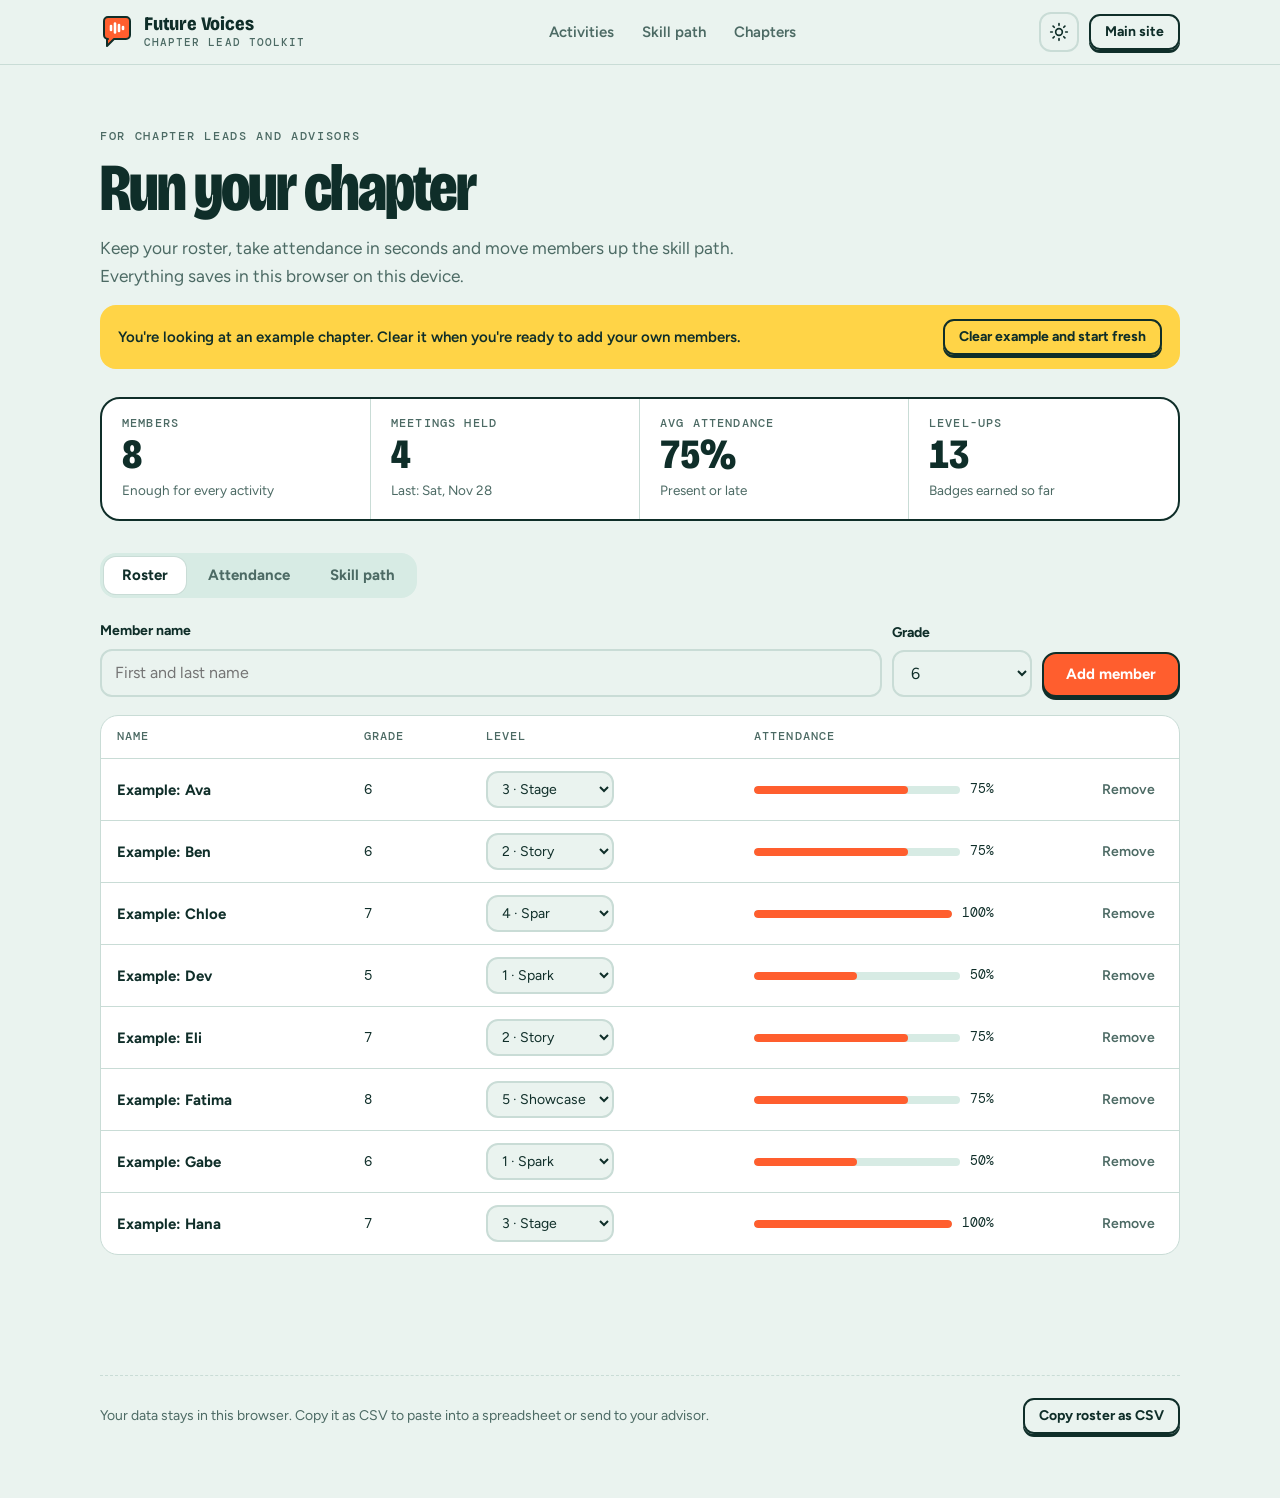
==== toolkit.html @ 59038037 "Add chapter lead toolkit, activity guides, theme switch and Pages deploy - toolkit.html: roster, att" ====
<!doctype html>
<html lang="en">
<head>
<meta charset="utf-8">
<meta name="viewport" content="width=device-width, initial-scale=1, viewport-fit=cover">
<title>Chapter Lead Toolkit</title>
<meta name="description" content="Future Voices chapter lead toolkit: keep your roster, take attendance and track each member's level on the skill path.">
<link rel="preconnect" href="https://fonts.googleapis.com">
<link rel="preconnect" href="https://fonts.gstatic.com" crossorigin>
<link rel="stylesheet" href="https://fonts.googleapis.com/css2?family=Bricolage+Grotesque:opsz,wdth,wght@12..96,75..100,400..800&family=Figtree:ital,wght@0,400;0,600;0,700;1,400&family=DM+Mono:wght@400;500&display=swap">
<link rel="stylesheet" href="css/style.css">
<style>
  .tk-head { padding-block: clamp(36px, 6vw, 64px) 28px; display: grid; gap: 14px; }
  .tk-head h1 { font-weight: 800; font-variation-settings: "wdth" 80, "opsz" 96; font-size: clamp(2.4rem, 6vw, 4.2rem); line-height: .95; letter-spacing: -.03em; }
  .banner { display: flex; flex-wrap: wrap; gap: 10px 18px; align-items: center; justify-content: space-between; padding: 14px 18px; border-radius: 16px; background: var(--sun); color: var(--on-sun); font-weight: 600; font-size: 15px; }
  .banner .btn { border-color: var(--on-sun); color: var(--on-sun); box-shadow: 0 3px 0 var(--on-sun); }

  /* Stats */
  .stats { display: grid; grid-template-columns: repeat(4, minmax(0, 1fr)); border: 2px solid var(--ink); border-radius: 20px; background: var(--surface); overflow: hidden; }
  .stat { padding: 18px 20px; display: grid; gap: 4px; border-right: 1px solid var(--line); min-width: 0; }
  .stat:last-child { border-right: 0; }
  .stat span { font: 500 11.5px/1.2 var(--mono); letter-spacing: .1em; text-transform: uppercase; color: var(--muted); }
  .stat b { font: 800 clamp(1.8rem, 4vw, 2.6rem)/1 var(--display); font-variation-settings: "wdth" 80; font-variant-numeric: tabular-nums; }
  .stat small { font-size: 13.5px; color: var(--muted); }
  @media (max-width: 720px) {
    .stats { grid-template-columns: 1fr 1fr; }
    .stat:nth-child(2) { border-right: 0; }
    .stat:nth-child(-n+2) { border-bottom: 1px solid var(--line); }
  }

  /* Tabs */
  .tabs { display: flex; gap: 4px; padding: 4px; border-radius: 16px; background: var(--soft); width: fit-content; max-width: 100%; overflow-x: auto; margin-block: 32px 22px; }
  .tabs button { font: 700 15px/1 var(--body); padding: 11px 18px; border-radius: 12px; border: 0; background: transparent; color: var(--muted); cursor: pointer; white-space: nowrap; }
  .tabs button[aria-selected="true"] { background: var(--surface); color: var(--ink); box-shadow: 0 1px 0 var(--line), 0 0 0 1px var(--line); }
  .panel { padding-bottom: 80px; }

  .toolbar { display: flex; flex-wrap: wrap; gap: 10px; align-items: end; margin-bottom: 18px; }
  .toolbar .field { flex: 1 1 180px; }
  .toolbar .field.narrow { flex: 0 1 140px; }

  /* Tables */
  .table-wrap { position: relative; overflow-x: auto; border: 1px solid var(--line); border-radius: 18px; background: var(--surface); }
  table { width: 100%; border-collapse: collapse; font-size: 15px; }
  th { text-align: left; font: 500 11.5px/1.2 var(--mono); letter-spacing: .1em; text-transform: uppercase; color: var(--muted); padding: 14px 16px; border-bottom: 1px solid var(--line); white-space: nowrap; }
  td { padding: 12px 16px; border-bottom: 1px solid var(--line); vertical-align: middle; }
  tr:last-child td { border-bottom: 0; }
  td.num { font-variant-numeric: tabular-nums; font-family: var(--mono); font-size: 14px; }
  td select { width: auto; padding: 7px 10px; font-size: 14px; }
  .bar { display: flex; align-items: center; gap: 10px; min-width: 130px; }
  .bar i { flex: 1; height: 8px; border-radius: 99px; background: var(--soft); overflow: hidden; display: block; }
  .bar i b { display: block; height: 100%; background: var(--voice); border-radius: 99px; }
  .linkish { background: none; border: 0; padding: 6px 8px; border-radius: 8px; font: 600 14px var(--body); color: var(--muted); cursor: pointer; }
  .linkish:hover { color: var(--ink); background: var(--soft); }
  .linkish.danger { color: var(--voice); }
  .empty-row { text-align: center; color: var(--muted); padding: 32px 16px; }

  /* Attendance */
  .att-grid { display: grid; grid-template-columns: minmax(0, 1fr) minmax(0, 1.4fr); gap: 24px; align-items: start; }
  @media (max-width: 860px) { .att-grid { grid-template-columns: 1fr; } }
  .meetings { list-style: none; display: grid; gap: 8px; }
  .meetings button { width: 100%; text-align: left; display: grid; grid-template-columns: minmax(0, 1fr) auto; gap: 4px 12px; padding: 14px 16px; border-radius: 14px; border: 2px solid var(--line); background: var(--surface); color: var(--ink); font: inherit; cursor: pointer; }
  .meetings button[aria-current="true"] { border-color: var(--ink); }
  .meetings b { font-size: 15.5px; }
  .meetings span { font-size: 13.5px; color: var(--muted); grid-column: 1; }
  .meetings em { font: 500 13px/1 var(--mono); font-style: normal; grid-row: 1 / span 2; grid-column: 2; align-self: center; font-variant-numeric: tabular-nums; }
  .register { background: var(--surface); border: 2px solid var(--ink); border-radius: 20px; padding: 20px; display: grid; gap: 14px; }
  .register-head { display: flex; flex-wrap: wrap; justify-content: space-between; gap: 10px; align-items: center; }
  .register-head h3 { font-size: 1.4rem; font-weight: 800; font-variation-settings: "wdth" 85; }
  .register-head p { font-size: 14px; color: var(--muted); }
  .marks { list-style: none; display: grid; gap: 6px; }
  .marks li { display: flex; justify-content: space-between; align-items: center; gap: 12px; padding: 8px 4px 8px 12px; border-radius: 12px; background: var(--bg); }
  .pill { font: 700 13px/1 var(--body); padding: 9px 14px; border-radius: 999px; border: 2px solid transparent; cursor: pointer; min-width: 92px; }
  .pill.present { background: var(--deep); color: var(--on-deep); }
  .pill.late { background: var(--sun); color: var(--on-sun); }
  .pill.excused { background: var(--soft); color: var(--ink); border-color: var(--line); }
  .pill.absent { background: transparent; color: var(--voice); border-color: var(--voice); }
  .register-foot { display: flex; flex-wrap: wrap; gap: 10px; justify-content: space-between; align-items: center; font-size: 14px; color: var(--muted); }

  /* Skill path board */
  .board { display: grid; grid-template-columns: repeat(5, minmax(0, 1fr)); gap: 12px; }
  @media (max-width: 980px) { .board { grid-template-columns: repeat(2, minmax(0, 1fr)); } }
  @media (max-width: 520px) { .board { grid-template-columns: 1fr; } }
  .col { border-radius: 18px; background: var(--surface); border: 1px solid var(--line); padding: 14px; display: grid; gap: 10px; align-content: start; }
  .col h3 { display: flex; justify-content: space-between; align-items: baseline; font-size: 1.25rem; font-weight: 800; font-variation-settings: "wdth" 82; }
  .col h3 small { font: 500 12px var(--mono); color: var(--muted); }
  .col .challenge { font-size: 13px; color: var(--muted); line-height: 1.4; }
  .col ul { list-style: none; display: grid; gap: 6px; }
  .col li { display: flex; justify-content: space-between; align-items: center; gap: 8px; padding: 8px 6px 8px 12px; border-radius: 12px; background: var(--bg); font-size: 14.5px; font-weight: 600; }
  .col li .linkish { font-size: 13px; color: var(--voice); white-space: nowrap; }
  .col .none { font-size: 13.5px; color: var(--muted); padding: 6px 2px; }
  .col.top { background: var(--voice); color: var(--on-voice); border-color: var(--voice); }
  .col.top h3 small, .col.top .challenge, .col.top .none { color: var(--on-voice); }
  .col.top li { background: color-mix(in srgb, var(--on-voice) 16%, transparent); color: var(--on-voice); }
  #new-meeting .field { flex: 1 1 100%; }

  .data-row { display: flex; flex-wrap: wrap; gap: 10px; align-items: center; margin-top: 40px; padding-top: 22px; border-top: 1px dashed var(--line); font-size: 14px; color: var(--muted); }
  .data-row p { flex: 1 1 260px; }
</style>
</head>
<body>

<nav class="nav" aria-label="Main">
  <div class="wrap">
    <a class="mark" href="index.html" aria-label="Future Voices home">
      <svg viewBox="0 0 34 34" aria-hidden="true">
        <path d="M4 6a4 4 0 0 1 4-4h18a4 4 0 0 1 4 4v14a4 4 0 0 1-4 4H14l-7 7v-7H8a4 4 0 0 1-4-4z" fill="var(--voice)" stroke="var(--ink)" stroke-width="2" stroke-linejoin="round"/>
        <g stroke="var(--on-voice)" stroke-width="2.6" stroke-linecap="round"><path d="M11 11v4"/><path d="M15 8.5v9"/><path d="M19 10v6"/><path d="M23 12v2"/></g>
      </svg>
      <span><b>Future Voices</b><small>Chapter lead toolkit</small></span>
    </a>
    <ul>
      <li><a href="index.html#activities">Activities</a></li>
      <li><a href="index.html#path">Skill path</a></li>
      <li><a href="index.html#chapters">Chapters</a></li>
    </ul>
    <div class="nav-end">
      <button class="icon-btn" type="button" data-theme-toggle aria-label="Switch theme">
        <svg class="sun" viewBox="0 0 24 24" aria-hidden="true"><circle cx="12" cy="12" r="4"/><path d="M12 2v2M12 20v2M4.9 4.9l1.4 1.4M17.7 17.7l1.4 1.4M2 12h2M20 12h2M4.9 19.1l1.4-1.4M17.7 6.3l1.4-1.4"/></svg>
        <svg class="moon" viewBox="0 0 24 24" aria-hidden="true"><path d="M20 14.5A8 8 0 0 1 9.5 4a8 8 0 1 0 10.5 10.5z"/></svg>
      </button>
      <a class="btn small" href="index.html">Main site</a>
    </div>
  </div>
</nav>

<main class="wrap">
  <header class="tk-head">
    <p class="eyebrow">For chapter leads and advisors</p>
    <h1>Run your chapter</h1>
    <p class="lede">Keep your roster, take attendance in seconds and move members up the skill path. Everything saves in this browser on this device.</p>
    <div class="banner" id="example-banner" hidden>
      <span>You're looking at an example chapter. Clear it when you're ready to add your own members.</span>
      <button class="btn small" type="button" id="clear-example">Clear example and start fresh</button>
    </div>
  </header>

  <div class="stats" id="stats"></div>

  <div class="tabs" role="tablist" aria-label="Toolkit sections">
    <button role="tab" type="button" id="tab-roster" aria-controls="panel-roster" aria-selected="true">Roster</button>
    <button role="tab" type="button" id="tab-attendance" aria-controls="panel-attendance" aria-selected="false" tabindex="-1">Attendance</button>
    <button role="tab" type="button" id="tab-path" aria-controls="panel-path" aria-selected="false" tabindex="-1">Skill path</button>
  </div>

  <section class="panel" id="panel-roster" role="tabpanel" aria-labelledby="tab-roster" style="padding-top:0">
    <form class="toolbar" id="add-member" novalidate>
      <div class="field"><label for="m-name">Member name</label><input id="m-name" autocomplete="off" placeholder="First and last name"></div>
      <div class="field narrow"><label for="m-grade">Grade</label>
        <select id="m-grade"><option>3</option><option>4</option><option>5</option><option selected>6</option><option>7</option><option>8</option><option>9</option><option>10</option><option>11</option><option>12</option></select>
      </div>
      <button class="btn voice" type="submit">Add member</button>
    </form>
    <div class="table-wrap">
      <table>
        <thead><tr><th>Name</th><th>Grade</th><th>Level</th><th>Attendance</th><th><span class="sr">Actions</span></th></tr></thead>
        <tbody id="roster"></tbody>
      </table>
    </div>
  </section>

  <section class="panel" id="panel-attendance" role="tabpanel" aria-labelledby="tab-attendance" hidden style="padding-top:0">
    <div class="att-grid">
      <div>
        <form class="toolbar" id="new-meeting" novalidate>
          <div class="field narrow"><label for="mt-date">Date</label><input id="mt-date" type="date"></div>
          <div class="field"><label for="mt-focus">Focus</label><input id="mt-focus" placeholder="Silly Debates + eye contact"></div>
          <button class="btn voice" type="submit">New meeting</button>
        </form>
        <ul class="meetings" id="meetings"></ul>
      </div>
      <div class="register" id="register"></div>
    </div>
  </section>

  <section class="panel" id="panel-path" role="tabpanel" aria-labelledby="tab-path" hidden style="padding-top:0">
    <div class="board" id="board"></div>
  </section>

  <div class="data-row">
    <p>Your data stays in this browser. Copy it as CSV to paste into a spreadsheet or send to your advisor.</p>
    <button class="btn small" type="button" id="copy-csv">Copy roster as CSV</button>
  </div>
  <div style="height:64px"></div>
</main>

<script src="js/common.js"></script>
<script>
(() => {
  const LEVELS = [
    { name: "Spark", challenge: "30-second “all about me” talk" },
    { name: "Story", challenge: "2-minute personal story" },
    { name: "Stage", challenge: "3-minute persuasive speech" },
    { name: "Spar", challenge: "Full practice debate round" },
    { name: "Showcase", challenge: "Speak or debate at the showcase" }
  ];
  const STATUSES = ["present", "late", "excused", "absent"];
  const LABEL = { present: "Present", late: "Late", excused: "Excused", absent: "Absent" };
  const KEY = "fv-chapter";

  const uid = () => Math.random().toString(36).slice(2, 9);
  const esc = s => String(s).replace(/[&<>"']/g, c => ({ "&": "&amp;", "<": "&lt;", ">": "&gt;", '"': "&quot;", "'": "&#39;" }[c]));
  const today = () => new Date().toISOString().slice(0, 10);
  const daysAgo = n => new Date(Date.now() - n * 864e5).toISOString().slice(0, 10);
  const fmtDate = d => new Date(d + "T12:00:00").toLocaleDateString(undefined, { weekday: "short", month: "short", day: "numeric" });

  // Example chapter shown on first visit, clearly labeled.
  const example = () => {
    const names = [["Example: Ava", 6, 2], ["Example: Ben", 6, 1], ["Example: Chloe", 7, 3], ["Example: Dev", 5, 0], ["Example: Eli", 7, 1], ["Example: Fatima", 8, 4], ["Example: Gabe", 6, 0], ["Example: Hana", 7, 2]];
    const members = names.map(([name, grade, level]) => ({ id: uid(), name, grade: String(grade), level }));
    const focus = ["Power Pose Walk + Hot Seat", "Um Bucket + pausing", "Silly Debates: claim, reason, example", "Four Corners + rebuttals"];
    const pattern = ["present", "present", "late", "present", "absent", "present", "excused", "present"];
    const meetings = focus.map((f, k) => ({
      id: uid(), date: daysAgo(7 * (focus.length - k)), focus: f,
      marks: Object.fromEntries(members.map((m, i) => [m.id, pattern[(i + k * 3) % pattern.length]]))
    }));
    return { example: true, members, meetings };
  };

  let state;
  try { state = JSON.parse(localStorage.getItem(KEY)); } catch { state = null; }
  if (!state || !Array.isArray(state.members)) state = example();
  const save = () => { try { localStorage.setItem(KEY, JSON.stringify(state)); } catch {} };

  let currentMeeting = state.meetings.length ? state.meetings[state.meetings.length - 1].id : null;
  let confirmRemove = null;

  const rate = m => {
    const held = state.meetings.filter(x => x.marks[m.id]);
    if (!held.length) return null;
    const ok = held.filter(x => x.marks[m.id] === "present" || x.marks[m.id] === "late").length;
    return Math.round(ok / held.length * 100);
  };

  /* ---------- Render ---------- */
  const renderStats = () => {
    const rates = state.members.map(rate).filter(r => r !== null);
    const avg = rates.length ? Math.round(rates.reduce((a, b) => a + b, 0) / rates.length) : 0;
    const levelUps = state.members.reduce((a, m) => a + m.level, 0);
    const last = state.meetings[state.meetings.length - 1];
    document.getElementById("stats").innerHTML = `
      <div class="stat"><span>Members</span><b>${state.members.length}</b><small>${state.members.length >= 5 ? "Enough for every activity" : `${5 - state.members.length} more to reach 5`}</small></div>
      <div class="stat"><span>Meetings held</span><b>${state.meetings.length}</b><small>${last ? "Last: " + fmtDate(last.date) : "None yet"}</small></div>
      <div class="stat"><span>Avg attendance</span><b>${rates.length ? avg + "%" : "–"}</b><small>Present or late</small></div>
      <div class="stat"><span>Level-ups</span><b>${levelUps}</b><small>Badges earned so far</small></div>`;
    document.getElementById("example-banner").hidden = !state.example;
  };

  const renderRoster = () => {
    const body = document.getElementById("roster");
    if (!state.members.length) {
      body.innerHTML = `<tr><td colspan="5" class="empty-row">No members yet. Add your first member above.</td></tr>`;
      return;
    }
    body.innerHTML = state.members.map(m => {
      const r = rate(m);
      return `<tr>
        <td><b>${esc(m.name)}</b></td>
        <td class="num">${esc(m.grade)}</td>
        <td><select data-level="${m.id}" aria-label="Level for ${esc(m.name)}">${LEVELS.map((l, i) => `<option value="${i}"${i === m.level ? " selected" : ""}>${i + 1} · ${l.name}</option>`).join("")}</select></td>
        <td>${r === null ? `<span style="color:var(--muted);font-size:14px">No meetings yet</span>` : `<div class="bar"><i><b style="width:${r}%"></b></i><span class="num" style="font-family:var(--mono);font-size:13px">${r}%</span></div>`}</td>
        <td style="text-align:right">${confirmRemove === m.id
          ? `<button class="linkish danger" data-remove-yes="${m.id}">Remove</button><button class="linkish" data-remove-no>Keep</button>`
          : `<button class="linkish" data-remove="${m.id}" aria-label="Remove ${esc(m.name)}">Remove</button>`}</td>
      </tr>`;
    }).join("");
  };

  const renderAttendance = () => {
    const list = document.getElementById("meetings");
    const reg = document.getElementById("register");
    list.innerHTML = [...state.meetings].reverse().map(mt => {
      const n = Object.values(mt.marks).filter(s => s === "present" || s === "late").length;
      return `<li><button type="button" data-meeting="${mt.id}" aria-current="${mt.id === currentMeeting}">
        <b>${fmtDate(mt.date)}</b><span>${esc(mt.focus || "Chapter meeting")}</span><em>${n}/${Object.keys(mt.marks).length}</em></button></li>`;
    }).join("") || `<li style="color:var(--muted);font-size:15px">No meetings yet. Create one to take attendance.</li>`;

    const mt = state.meetings.find(x => x.id === currentMeeting);
    if (!mt) { reg.innerHTML = `<p style="color:var(--muted)">Pick a meeting or create a new one to take attendance.</p>`; return; }
    state.members.forEach(m => { if (!mt.marks[m.id]) mt.marks[m.id] = "present"; });
    const here = state.members.filter(m => ["present", "late"].includes(mt.marks[m.id])).length;
    reg.innerHTML = `
      <div class="register-head">
        <div><h3>${fmtDate(mt.date)}</h3><p>${esc(mt.focus || "Chapter meeting")}</p></div>
        <button class="btn small" type="button" data-all-present>Mark all present</button>
      </div>
      <ul class="marks">${state.members.map(m => `<li><span>${esc(m.name)}</span>
        <button type="button" class="pill ${mt.marks[m.id]}" data-mark="${m.id}" aria-label="${esc(m.name)}: ${LABEL[mt.marks[m.id]]}. Tap to change.">${LABEL[mt.marks[m.id]]}</button></li>`).join("")
        || `<li><span style="color:var(--muted)">Add members on the Roster tab first.</span></li>`}</ul>
      <div class="register-foot"><span>${here} of ${state.members.length} here · tap a name's status to change it</span>
        <button class="linkish danger" type="button" data-delete-meeting>Delete meeting</button></div>`;
  };

  const renderBoard = () => {
    document.getElementById("board").innerHTML = LEVELS.map((l, i) => {
      const people = state.members.filter(m => m.level === i);
      return `<div class="col${i === LEVELS.length - 1 ? " top" : ""}">
        <h3>${l.name}<small>Level ${i + 1} · ${people.length}</small></h3>
        <p class="challenge">Challenge: ${l.challenge}</p>
        <ul>${people.map(m => `<li>${esc(m.name)}${i < LEVELS.length - 1 ? `<button class="linkish" type="button" data-up="${m.id}">Level up →</button>` : ""}</li>`).join("") || `<li class="none" style="background:none">Nobody here yet</li>`}</ul>
      </div>`;
    }).join("");
  };

  const render = () => { renderStats(); renderRoster(); renderAttendance(); renderBoard(); };

  /* ---------- Tabs ---------- */
  const tabs = [...document.querySelectorAll('[role="tab"]')];
  const select = tab => {
    tabs.forEach(t => {
      const on = t === tab;
      t.setAttribute("aria-selected", String(on));
      t.tabIndex = on ? 0 : -1;
      document.getElementById(t.getAttribute("aria-controls")).hidden = !on;
    });
    try { localStorage.setItem("fv-tab", tab.id); } catch {}
  };
  tabs.forEach((t, i) => {
    t.addEventListener("click", () => select(t));
    t.addEventListener("keydown", e => {
      const d = e.key === "ArrowRight" ? 1 : e.key === "ArrowLeft" ? -1 : 0;
      if (!d) return;
      const next = tabs[(i + d + tabs.length) % tabs.length];
      select(next); next.focus();
    });
  });
  try { const t = document.getElementById(localStorage.getItem("fv-tab")); if (t) select(t); } catch {}

  /* ---------- Actions ---------- */
  const leaveExample = () => {
    if (!state.example) return;
    state = { example: false, members: [], meetings: [] };
    currentMeeting = null;
  };

  document.getElementById("clear-example").addEventListener("click", () => {
    leaveExample(); save(); render();
    toast("Example cleared. Add your first member.");
    document.getElementById("m-name").focus();
  });

  document.getElementById("add-member").addEventListener("submit", e => {
    e.preventDefault();
    const name = document.getElementById("m-name").value.trim();
    if (!name) { toast("Type a name first.", "warn"); return; }
    leaveExample();
    state.members.push({ id: uid(), name, grade: document.getElementById("m-grade").value, level: 0 });
    save(); render();
    document.getElementById("m-name").value = "";
    toast(`${name} joined the chapter.`);
  });

  document.getElementById("mt-date").value = today();
  document.getElementById("new-meeting").addEventListener("submit", e => {
    e.preventDefault();
    const date = document.getElementById("mt-date").value || today();
    const mt = { id: uid(), date, focus: document.getElementById("mt-focus").value.trim(), marks: {} };
    state.meetings.push(mt);
    state.meetings.sort((a, b) => a.date.localeCompare(b.date));
    currentMeeting = mt.id;
    document.getElementById("mt-focus").value = "";
    save(); render();
    toast("Meeting created. Everyone starts as present.");
  });

  document.addEventListener("change", e => {
    const id = e.target.dataset?.level;
    if (!id) return;
    const m = state.members.find(x => x.id === id);
    m.level = +e.target.value;
    save(); renderStats(); renderBoard();
  });

  document.addEventListener("click", e => {
    const d = e.target.closest("button")?.dataset;
    if (!d) return;
    if (d.remove) { confirmRemove = d.remove; renderRoster(); }
    else if ("removeNo" in d) { confirmRemove = null; renderRoster(); }
    else if (d.removeYes) {
      const m = state.members.find(x => x.id === d.removeYes);
      state.members = state.members.filter(x => x.id !== d.removeYes);
      state.meetings.forEach(mt => delete mt.marks[d.removeYes]);
      confirmRemove = null; save(); render();
      toast(`${m.name} removed.`);
    }
    else if (d.meeting) { currentMeeting = d.meeting; renderAttendance(); }
    else if (d.mark) {
      const mt = state.meetings.find(x => x.id === currentMeeting);
      mt.marks[d.mark] = STATUSES[(STATUSES.indexOf(mt.marks[d.mark]) + 1) % STATUSES.length];
      save(); renderAttendance(); renderStats(); renderRoster();
      document.querySelector(`[data-mark="${d.mark}"]`)?.focus();
    }
    else if ("allPresent" in d) {
      const mt = state.meetings.find(x => x.id === currentMeeting);
      state.members.forEach(m => mt.marks[m.id] = "present");
      save(); render();
    }
    else if ("deleteMeeting" in d) {
      const btn = e.target.closest("button");
      if (btn.dataset.armed) {
        state.meetings = state.meetings.filter(x => x.id !== currentMeeting);
        currentMeeting = state.meetings.length ? state.meetings[state.meetings.length - 1].id : null;
        save(); render(); toast("Meeting deleted.");
      } else { btn.dataset.armed = "1"; btn.textContent = "Tap again to delete"; }
    }
    else if (d.up) {
      const m = state.members.find(x => x.id === d.up);
      m.level = Math.min(LEVELS.length - 1, m.level + 1);
      save(); render();
      toast(`${m.name} reached ${LEVELS[m.level].name}!`);
    }
  });

  document.getElementById("copy-csv").addEventListener("click", async () => {
    const q = v => `"${String(v).replace(/"/g, '""')}"`;
    const rows = [["Name", "Grade", "Level", "Attendance %"], ...state.members.map(m => [m.name, m.grade, `${m.level + 1} ${LEVELS[m.level].name}`, rate(m) ?? ""])];
    const csv = rows.map(r => r.map(q).join(",")).join("\n");
    try { await navigator.clipboard.writeText(csv); toast("Roster copied. Paste it into a spreadsheet."); }
    catch { toast("Copying isn't allowed here. Try another browser.", "warn"); }
  });

  render();
})();
</script>
</body>
</html>
---- css/style.css ----
/* Layout: a bright "rehearsal room" — mint paper, deep green ink, tangerine for the voice,
     sun-yellow for game cards. One loud moment (the hero debate card); everything else quiet. */
  :root {
    --bg: #eaf3ef;
    --surface: #ffffff;
    --ink: #0f2e29;
    --muted: #4c6a64;
    --line: #c9dcd6;
    --voice: #ff5e2e;
    --on-voice: #ffffff;
    --sun: #ffd447;
    --on-sun: #0f2e29;
    --deep: #0f2e29;
    --on-deep: #eaf3ef;
    --soft: #d7ebe4;
    --display: "Bricolage Grotesque", "Avenir Next", "Segoe UI", system-ui, sans-serif;
    --body: "Figtree", "Segoe UI", system-ui, sans-serif;
    --mono: "DM Mono", ui-monospace, "SFMono-Regular", Menlo, monospace;
    --wrap: 1160px;
    --gutter: clamp(16px, 4vw, 40px);
  }
  @media (prefers-color-scheme: dark) {
    :root:not([data-theme="light"]) {
      color-scheme: dark;
      --bg: #0b1f1b;
      --surface: #132b26;
      --ink: #e6f2ee;
      --muted: #9dbab3;
      --line: #24423b;
      --voice: #ff7a52;
      --on-voice: #1a0c06;
      --sun: #ffd447;
      --on-sun: #0f2e29;
      --deep: #183731;
      --on-deep: #e6f2ee;
      --soft: #17332d;
    }
  }
  :root[data-theme="dark"] {
    color-scheme: dark;
    --bg: #0b1f1b;
    --surface: #132b26;
    --ink: #e6f2ee;
    --muted: #9dbab3;
    --line: #24423b;
    --voice: #ff7a52;
    --on-voice: #1a0c06;
    --sun: #ffd447;
    --on-sun: #0f2e29;
    --deep: #183731;
    --on-deep: #e6f2ee;
    --soft: #17332d;
  }

  * { box-sizing: border-box; }
  html { scroll-behavior: smooth; }
  @media (prefers-reduced-motion: reduce) { html { scroll-behavior: auto; } }
  body {
    margin: 0;
    background: var(--bg);
    color: var(--ink);
    font: 17px/1.6 var(--body);
    -webkit-font-smoothing: antialiased;
    overflow-x: clip;
  }
  a { color: inherit; }
  img { max-width: 100%; }
  :focus-visible { outline: 3px solid var(--voice); outline-offset: 3px; border-radius: 6px; }
  h1, h2, h3 { text-wrap: balance; margin: 0; font-family: var(--display); }
  p { margin: 0; }
  ul { margin: 0; padding: 0; }
  .wrap { max-width: var(--wrap); margin-inline: auto; padding-inline: var(--gutter); }
  .eyebrow {
    font: 500 12px/1.2 var(--mono);
    letter-spacing: .14em;
    text-transform: uppercase;
    color: var(--muted);
  }
  .h2 {
    font-weight: 800;
    font-variation-settings: "wdth" 80, "opsz" 96;
    font-size: clamp(2.2rem, 5.4vw, 3.9rem);
    line-height: .98;
    letter-spacing: -.025em;
  }
  .lede { color: var(--muted); max-width: 60ch; font-size: 1.08rem; }
  section { padding-block: clamp(64px, 9vw, 112px); }
  .section-head { display: grid; gap: 14px; margin-bottom: clamp(32px, 5vw, 52px); max-width: 760px; }
  .hl { color: var(--voice); }

  /* ---------- Buttons & chips ---------- */
  .btn {
    display: inline-flex; align-items: center; justify-content: center; gap: 8px;
    padding: 13px 22px; border-radius: 14px; border: 2px solid var(--ink);
    font: 700 15px/1 var(--body); text-decoration: none; cursor: pointer;
    background: transparent; color: var(--ink);
    box-shadow: 0 3px 0 var(--ink);
    transition: transform .12s ease, box-shadow .12s ease;
  }
  .btn:hover { transform: translateY(-1px); box-shadow: 0 4px 0 var(--ink); }
  .btn:active { transform: translateY(3px); box-shadow: 0 0 0 var(--ink); }
  .btn.voice { background: var(--voice); color: var(--on-voice); }
  .btn.small { padding: 9px 14px; font-size: 14px; border-radius: 11px; }
  .chip {
    display: inline-flex; align-items: center; gap: 6px;
    font: 500 12px/1 var(--mono); letter-spacing: .04em;
    padding: 6px 9px; border-radius: 999px;
    background: var(--soft); color: var(--ink);
    white-space: nowrap;
  }
  .chip.k-confidence { background: var(--sun); color: var(--on-sun); }
  .chip.k-speaking { background: var(--voice); color: var(--on-voice); }
  .chip.k-debate { background: var(--deep); color: var(--on-deep); }

  /* ---------- Nav ---------- */
  .nav {
    position: sticky; top: env(safe-area-inset-top, 0px); z-index: 20;
    background: color-mix(in srgb, var(--bg) 90%, transparent);
    backdrop-filter: blur(10px); -webkit-backdrop-filter: blur(10px);
    border-bottom: 1px solid var(--line);
  }
  .nav .wrap { display: flex; align-items: center; justify-content: space-between; gap: 16px; min-height: 64px; }
  .mark { display: flex; align-items: center; gap: 10px; text-decoration: none; }
  .mark svg { width: 34px; height: 34px; flex: none; }
  .mark b { display: block; font: 800 19px/1 var(--display); font-variation-settings: "wdth" 85; letter-spacing: -.01em; }
  .mark small { display: block; font: 500 10.5px/1.3 var(--mono); letter-spacing: .1em; text-transform: uppercase; color: var(--muted); margin-top: 3px; }
  .nav ul { display: flex; gap: clamp(14px, 2.4vw, 28px); list-style: none; }
  .nav ul a { text-decoration: none; font-size: 15px; font-weight: 600; color: var(--muted); }
  .nav ul a:hover { color: var(--ink); }
  @media (max-width: 860px) { .nav ul { display: none; } }

  /* ---------- Hero ---------- */
  .hero { padding-block: clamp(40px, 6vw, 80px) clamp(56px, 8vw, 96px); }
  .hero-grid { display: grid; grid-template-columns: minmax(0, 1.15fr) minmax(0, .85fr); gap: clamp(32px, 5vw, 64px); align-items: center; }
  .hero h1 {
    font-weight: 800;
    font-variation-settings: "wdth" 78, "opsz" 96;
    font-size: clamp(3rem, 8.4vw, 6.6rem);
    line-height: .92;
    letter-spacing: -.035em;
    margin-block: 18px 24px;
  }
  .hero h1 .said { position: relative; color: var(--voice); white-space: nowrap; }
  .hero h1 .said svg { position: absolute; left: -2%; bottom: -.16em; width: 104%; height: .32em; overflow: visible; }
  .hero h1 .said path { fill: none; stroke: var(--sun); stroke-width: 7; stroke-linecap: round; }
  .hero .lede { color: var(--ink); font-size: clamp(1.1rem, 1.7vw, 1.28rem); line-height: 1.55; }
  .hero-actions { display: flex; flex-wrap: wrap; gap: 12px; margin-top: 30px; }
  .hero-facts { display: flex; flex-wrap: wrap; gap: 8px 22px; margin-top: 30px; }
  .hero-facts span { font: 500 13px/1.3 var(--mono); color: var(--muted); }
  .hero-facts span::before { content: ""; display: inline-block; width: 8px; height: 8px; border-radius: 50%; background: var(--voice); margin-right: 8px; vertical-align: 1px; }
  @media (max-width: 880px) { .hero-grid { grid-template-columns: 1fr; } }

  /* Debate card: the one loud object on the page */
  .debate {
    position: relative;
    background: var(--sun); color: var(--on-sun);
    border: 2px solid var(--on-sun);
    border-radius: 26px;
    padding: clamp(22px, 3vw, 30px);
    box-shadow: 8px 8px 0 var(--ink);
    transform: rotate(1.4deg);
    display: grid; gap: 18px;
  }
  .debate-top { display: flex; justify-content: space-between; align-items: center; gap: 12px; }
  .debate-top .eyebrow { color: var(--on-sun); opacity: .8; }
  .side {
    font: 800 13px/1 var(--display); letter-spacing: .08em; text-transform: uppercase;
    padding: 8px 12px; border-radius: 999px; border: 2px solid var(--on-sun);
    background: var(--on-sun); color: var(--sun);
    font-variation-settings: "wdth" 90;
  }
  .side.against { background: transparent; color: var(--on-sun); }
  .topic {
    font: 700 clamp(1.5rem, 2.8vw, 2.05rem)/1.12 var(--display);
    font-variation-settings: "wdth" 85, "opsz" 48;
    letter-spacing: -.015em;
    min-height: 3.4em;
    display: flex; align-items: center;
  }
  .topic.flip { animation: flip .38s ease; }
  @keyframes flip { 0% { opacity: .2; transform: translateY(8px); } 100% { opacity: 1; transform: none; } }
  .clock { display: flex; align-items: center; gap: 16px; }
  .ring { width: 74px; height: 74px; flex: none; }
  .ring circle { fill: none; stroke-width: 7; }
  .ring .track { stroke: color-mix(in srgb, var(--on-sun) 18%, transparent); }
  .ring .fill { stroke: var(--on-sun); stroke-linecap: round; transform: rotate(-90deg); transform-origin: 50% 50%; }
  .ring text { font: 500 17px var(--mono); fill: var(--on-sun); text-anchor: middle; dominant-baseline: central; font-variant-numeric: tabular-nums; }
  .clock p { font-size: 14.5px; line-height: 1.45; }
  .clock p b { display: block; font-size: 15.5px; }
  .debate-actions { display: flex; flex-wrap: wrap; gap: 10px; }
  .debate .btn { border-color: var(--on-sun); color: var(--on-sun); box-shadow: 0 3px 0 var(--on-sun); background: transparent; }
  .debate .btn.go { background: var(--on-sun); color: var(--sun); }
  .debate .btn:active { box-shadow: 0 0 0 var(--on-sun); }
  .bubble-tail { position: absolute; left: 42px; bottom: -22px; width: 40px; height: 24px; }
  .bubble-tail path { fill: var(--sun); stroke: var(--on-sun); stroke-width: 2; stroke-linejoin: round; }
  .debate-caption { margin-top: 38px; font: 400 13px/1.45 var(--mono); color: var(--muted); padding-left: 8px; }

  /* ---------- Ticker ---------- */
  .ticker { background: var(--deep); color: var(--on-deep); overflow: hidden; border-block: 2px solid var(--ink); }
  .ticker-track { display: flex; gap: 44px; padding-block: 15px; width: max-content; animation: slide 46s linear infinite; }
  .ticker span { font: 700 1.05rem/1 var(--display); font-variation-settings: "wdth" 85; white-space: nowrap; display: flex; gap: 44px; align-items: center; }
  .ticker span::after { content: ""; width: 10px; height: 10px; border-radius: 50%; background: var(--voice); }
  @keyframes slide { to { transform: translateX(-50%); } }
  @media (prefers-reduced-motion: reduce) { .ticker-track { animation: none; } }

  /* ---------- Pillars ---------- */
  .pillars { display: grid; grid-template-columns: repeat(3, minmax(0, 1fr)); gap: clamp(16px, 2.4vw, 28px); }
  .pillar { display: grid; gap: 14px; align-content: start; padding-top: 22px; border-top: 3px solid var(--ink); }
  .pillar .tag { width: 48px; height: 48px; }
  .pillar h3 { font-weight: 800; font-size: 1.6rem; font-variation-settings: "wdth" 85; letter-spacing: -.015em; line-height: 1.05; }
  .pillar > p { color: var(--muted); }
  .pillar ul { list-style: none; display: grid; gap: 8px; }
  .pillar li { display: flex; gap: 10px; align-items: baseline; font-size: 15.5px; }
  .pillar li::before { content: "✓"; font-weight: 700; color: var(--voice); flex: none; }
  @media (max-width: 820px) { .pillars { grid-template-columns: 1fr; gap: 36px; } }

  /* ---------- Activities ---------- */
  .activities { background: var(--surface); border-block: 1px solid var(--line); }
  .filters { display: flex; flex-wrap: wrap; gap: 8px; margin-bottom: 26px; }
  .filters button {
    font: 600 14px/1 var(--body); padding: 10px 16px; border-radius: 999px; cursor: pointer;
    background: transparent; color: var(--ink); border: 2px solid var(--line);
  }
  .filters button[aria-pressed="true"] { background: var(--ink); color: var(--bg); border-color: var(--ink); }
  .games { display: grid; grid-template-columns: repeat(auto-fill, minmax(min(100%, 255px), 1fr)); gap: 16px; }
  .game {
    display: grid; grid-template-rows: auto auto 1fr auto; gap: 10px;
    padding: 20px; border-radius: 18px; background: var(--bg); border: 1px solid var(--line);
  }
  .game { min-width: 0; }
  .game header { display: flex; flex-wrap: wrap; justify-content: space-between; align-items: center; gap: 8px; }
  .game h3 { font-size: 1.32rem; font-weight: 800; font-variation-settings: "wdth" 88; letter-spacing: -.01em; line-height: 1.1; }
  .game p { color: var(--muted); font-size: 15px; line-height: 1.5; }
  .game footer { display: flex; gap: 14px; font: 500 12.5px/1.2 var(--mono); color: var(--muted); padding-top: 12px; border-top: 1px dashed var(--line); }
  .game footer span { display: inline-flex; align-items: center; gap: 6px; }
  .game footer svg { width: 14px; height: 14px; stroke: currentColor; fill: none; stroke-width: 2; }
  .games-note { margin-top: 22px; font-size: 14.5px; color: var(--muted); }

  /* ---------- Meeting (drawn to scale) ---------- */
  .meeting-bar { display: flex; border: 2px solid var(--ink); border-radius: 16px; overflow: hidden; min-height: 92px; }
  .seg { padding: 12px 12px; display: grid; align-content: space-between; gap: 8px; min-width: 0; border-right: 2px solid var(--ink); }
  .seg:last-child { border-right: 0; }
  .seg b { font: 700 15px/1.15 var(--display); font-variation-settings: "wdth" 85; }
  .seg small { font: 500 12px/1 var(--mono); font-variant-numeric: tabular-nums; }
  .seg.s1 { background: var(--sun); color: var(--on-sun); }
  .seg.s2 { background: var(--surface); color: var(--ink); }
  .seg.s3 { background: var(--voice); color: var(--on-voice); }
  .seg.s4 { background: var(--deep); color: var(--on-deep); }
  .seg.s5 { background: var(--soft); color: var(--ink); }
  .scale { display: flex; justify-content: space-between; margin-top: 8px; font: 500 12px/1 var(--mono); color: var(--muted); font-variant-numeric: tabular-nums; }
  .meeting-detail { display: grid; grid-template-columns: repeat(5, minmax(0, 1fr)); gap: 18px; margin-top: 30px; }
  .meeting-detail div { display: grid; gap: 6px; align-content: start; }
  .meeting-detail b { font-size: 15px; }
  .meeting-detail p { font-size: 14.5px; color: var(--muted); line-height: 1.5; }
  @media (max-width: 820px) {
    .meeting-bar { flex-direction: column; min-height: 0; }
    .seg { border-right: 0; border-bottom: 2px solid var(--ink); display: flex; justify-content: space-between; align-items: center; flex: none !important; }
    .seg:last-child { border-bottom: 0; }
    .scale { display: none; }
    .meeting-detail { grid-template-columns: 1fr 1fr; }
  }
  @media (max-width: 480px) { .meeting-detail { grid-template-columns: 1fr; } }

  /* ---------- Levels ---------- */
  .path { background: var(--deep); color: var(--on-deep); }
  .path .eyebrow, .path .lede { color: color-mix(in srgb, var(--on-deep) 72%, transparent); }
  .levels { list-style: none; display: grid; grid-template-columns: repeat(5, minmax(0, 1fr)); gap: 14px; counter-reset: lvl; }
  .level { display: grid; gap: 10px; align-content: start; padding: 20px 18px 22px; border-radius: 18px; border: 1px solid color-mix(in srgb, var(--on-deep) 22%, transparent); position: relative; }
  .level .num { font: 500 12px/1 var(--mono); letter-spacing: .12em; text-transform: uppercase; color: var(--sun); }
  .level h3 { font-size: 1.7rem; font-weight: 800; font-variation-settings: "wdth" 80; letter-spacing: -.02em; line-height: 1; }
  .level p { font-size: 14.5px; line-height: 1.5; color: color-mix(in srgb, var(--on-deep) 80%, transparent); }
  .level .badge { font: 500 12px/1.35 var(--mono); padding-top: 10px; border-top: 1px dashed color-mix(in srgb, var(--on-deep) 28%, transparent); color: var(--on-deep); }
  .level:last-child { background: var(--voice); color: var(--on-voice); border-color: var(--voice); }
  .level:last-child p, .level:last-child .badge, .level:last-child .num { color: var(--on-voice); }
  .level:last-child .badge { border-top-color: color-mix(in srgb, var(--on-voice) 40%, transparent); }
  @media (max-width: 980px) { .levels { grid-template-columns: repeat(2, minmax(0, 1fr)); } .level:last-child { grid-column: 1 / -1; } }
  @media (max-width: 520px) { .levels { grid-template-columns: 1fr; } }

  /* ---------- Chapters ---------- */
  .roles { display: grid; grid-template-columns: repeat(3, minmax(0, 1fr)); gap: 16px; margin-bottom: clamp(48px, 7vw, 80px); }
  .role { background: var(--surface); border: 1px solid var(--line); border-radius: 20px; padding: 24px; display: grid; gap: 10px; align-content: start; }
  .role .who { font: 500 12px/1 var(--mono); letter-spacing: .12em; text-transform: uppercase; color: var(--voice); }
  .role h3 { font-size: 1.4rem; font-weight: 800; font-variation-settings: "wdth" 85; line-height: 1.1; }
  .role p { color: var(--muted); font-size: 15.5px; }
  @media (max-width: 820px) { .roles { grid-template-columns: 1fr; } }

  .start-grid { display: grid; grid-template-columns: minmax(0, 1fr) minmax(0, 1.05fr); gap: clamp(32px, 5vw, 64px); align-items: start; }
  @media (max-width: 900px) { .start-grid { grid-template-columns: 1fr; } }
  .steps { list-style: none; display: grid; gap: 0; counter-reset: step; }
  .steps li { display: grid; grid-template-columns: 48px minmax(0, 1fr); gap: 16px; padding-block: 18px; border-bottom: 1px solid var(--line); }
  .steps li:first-child { padding-top: 0; }
  .steps li::before {
    counter-increment: step; content: counter(step);
    width: 44px; height: 44px; border-radius: 50%;
    display: grid; place-items: center;
    font: 800 1.15rem/1 var(--display); border: 2px solid var(--ink);
  }
  .steps b { display: block; font-size: 1.08rem; margin-bottom: 4px; }
  .steps p { color: var(--muted); font-size: 15.5px; }
  .kit { margin-top: 30px; padding: 22px; border-radius: 18px; background: var(--soft); display: grid; gap: 12px; }
  .kit h3 { font-size: 1.15rem; font-weight: 800; }
  .kit ul { list-style: none; display: grid; grid-template-columns: 1fr 1fr; gap: 8px 18px; }
  .kit li { font-size: 15px; display: flex; gap: 8px; }
  .kit li::before { content: "→"; color: var(--voice); font-weight: 700; }
  @media (max-width: 480px) { .kit ul { grid-template-columns: 1fr; } }

  /* Form */
  .form-card { background: var(--surface); border: 2px solid var(--ink); border-radius: 24px; padding: clamp(22px, 3.4vw, 34px); box-shadow: 8px 8px 0 var(--voice); }
  .form-card h3 { font-size: 1.7rem; font-weight: 800; font-variation-settings: "wdth" 82; letter-spacing: -.015em; margin-bottom: 6px; }
  .form-card > p { color: var(--muted); font-size: 15px; margin-bottom: 22px; }
  form { display: grid; gap: 16px; }
  .two { display: grid; grid-template-columns: 1fr 1fr; gap: 16px; }
  @media (max-width: 520px) { .two { grid-template-columns: 1fr; } }
  .field { display: grid; gap: 6px; min-width: 0; }
  .field label, .field legend { font-weight: 700; font-size: 14px; }
  .field .opt { font-weight: 400; color: var(--muted); }
  input, select, textarea {
    width: 100%; font: 16px/1.4 var(--body); color: var(--ink);
    background: var(--bg); border: 2px solid var(--line); border-radius: 12px; padding: 11px 13px;
  }
  input:focus, select:focus, textarea:focus { outline: none; border-color: var(--ink); }
  textarea { resize: vertical; }
  fieldset { border: 0; padding: 0; margin: 0; min-width: 0; }
  .seg-pick { display: flex; flex-wrap: wrap; gap: 8px; margin-top: 6px; }
  .seg-pick label { position: relative; }
  .seg-pick input { position: absolute; opacity: 0; width: 1px; height: 1px; }
  .seg-pick span { display: inline-block; padding: 9px 14px; border-radius: 999px; border: 2px solid var(--line); font-size: 14.5px; font-weight: 600; cursor: pointer; }
  .seg-pick input:checked + span { background: var(--ink); color: var(--bg); border-color: var(--ink); }
  .seg-pick input:focus-visible + span { outline: 3px solid var(--voice); outline-offset: 2px; }
  .error { color: var(--voice); font-weight: 700; font-size: 14.5px; }
  .done { padding: 18px; border-radius: 14px; background: var(--sun); color: var(--on-sun); font-weight: 600; }

  /* Directory */
  .directory { margin-top: clamp(56px, 8vw, 96px); display: grid; gap: 20px; }
  .directory-head { display: flex; flex-wrap: wrap; justify-content: space-between; align-items: end; gap: 12px 24px; }
  .directory-head h3 { font-size: clamp(1.6rem, 3vw, 2.2rem); font-weight: 800; font-variation-settings: "wdth" 80; letter-spacing: -.02em; }
  .chapter-list { display: grid; grid-template-columns: repeat(auto-fill, minmax(min(100%, 260px), 1fr)); gap: 14px; list-style: none; }
  .chapter { padding: 18px 20px; border-radius: 16px; background: var(--surface); border: 1px solid var(--line); display: grid; gap: 4px; }
  .chapter b { font-size: 1.05rem; }
  .chapter span { font-size: 14px; color: var(--muted); }
  .empty {
    display: grid; grid-template-columns: auto minmax(0, 1fr); gap: 20px; align-items: center;
    padding: 24px; border-radius: 20px; border: 2px dashed var(--line);
  }
  .empty svg { width: 64px; height: 64px; }
  .empty b { display: block; font-size: 1.12rem; margin-bottom: 4px; }
  .empty p { color: var(--muted); font-size: 15px; max-width: 62ch; }
  @media (max-width: 520px) { .empty { grid-template-columns: 1fr; } }

  /* ---------- FAQ ---------- */
  .faq-section { background: var(--surface); border-top: 1px solid var(--line); }
  .faq { display: grid; gap: 0; max-width: 820px; }
  details { border-bottom: 1px solid var(--line); }
  summary {
    list-style: none; cursor: pointer; padding-block: 20px;
    display: flex; justify-content: space-between; gap: 16px; align-items: center;
    font: 700 1.15rem/1.3 var(--display); font-variation-settings: "wdth" 90;
  }
  summary::-webkit-details-marker { display: none; }
  summary::after { content: "+"; font: 400 1.6rem/1 var(--body); color: var(--voice); transition: transform .2s ease; flex: none; }
  details[open] summary::after { transform: rotate(45deg); }
  details p { padding-bottom: 20px; color: var(--muted); max-width: 66ch; }

  /* ---------- Footer ---------- */
  body > footer { background: var(--deep); color: var(--on-deep); padding-block: 56px; }
  body > footer .wrap { display: flex; flex-wrap: wrap; justify-content: space-between; gap: 24px; align-items: center; }
  body > footer .mark small { color: color-mix(in srgb, var(--on-deep) 70%, transparent); }
  body > footer p { color: color-mix(in srgb, var(--on-deep) 75%, transparent); font-size: 15px; max-width: 44ch; }

  /* ---------- Shared components ---------- */
  .nav-end { display: flex; align-items: center; gap: 10px; }
  .icon-btn {
    width: 40px; height: 40px; flex: none; display: grid; place-items: center;
    border-radius: 12px; border: 2px solid var(--line); background: transparent; color: var(--ink); cursor: pointer;
  }
  .icon-btn:hover { border-color: var(--ink); }
  .icon-btn svg { width: 20px; height: 20px; fill: none; stroke: currentColor; stroke-width: 2; stroke-linecap: round; stroke-linejoin: round; }
  .icon-btn .moon { display: none; }
  .is-dark .icon-btn .sun { display: none; }
  .is-dark .icon-btn .moon { display: block; }

  /* Toasts */
  .toasts {
    position: fixed; z-index: 60; right: 16px; left: 16px;
    bottom: calc(16px + env(safe-area-inset-bottom, 0px));
    display: grid; justify-items: end; gap: 10px; pointer-events: none;
  }
  .toast {
    pointer-events: auto; max-width: 380px;
    display: flex; gap: 12px; align-items: center;
    padding: 14px 18px; border-radius: 14px;
    background: var(--ink); color: var(--bg);
    font-weight: 600; font-size: 15px; line-height: 1.4;
    box-shadow: 0 10px 30px color-mix(in srgb, var(--ink) 30%, transparent);
    animation: toast-in .25s ease;
  }
  .toast::before { content: ""; width: 10px; height: 10px; border-radius: 50%; background: var(--sun); flex: none; }
  .toast.warn::before { background: var(--voice); }
  .toast.out { opacity: 0; transform: translateY(8px); transition: opacity .25s ease, transform .25s ease; }
  @keyframes toast-in { from { opacity: 0; transform: translateY(12px); } }
  @media (prefers-reduced-motion: reduce) { .toast { animation: none; } }

  /* Dialog */
  dialog.sheet {
    width: min(620px, calc(100% - 32px)); max-height: calc(100% - 48px);
    padding: 0; border: 2px solid var(--ink); border-radius: 24px;
    background: var(--surface); color: var(--ink);
    box-shadow: 8px 8px 0 var(--voice);
  }
  dialog.sheet::backdrop { background: color-mix(in srgb, var(--deep) 55%, transparent); backdrop-filter: blur(3px); }
  dialog.sheet[open] { animation: toast-in .22s ease; }
  .sheet-body { padding: clamp(22px, 4vw, 32px); display: grid; gap: 16px; }
  .sheet-top { display: flex; justify-content: space-between; align-items: start; gap: 12px; }
  .sheet h2 { font-size: clamp(1.8rem, 4vw, 2.4rem); font-weight: 800; font-variation-settings: "wdth" 82; letter-spacing: -.02em; line-height: 1; }
  .sheet .meta { display: flex; flex-wrap: wrap; gap: 8px; }
  .sheet h3 { font-size: 1rem; font-weight: 800; margin-top: 4px; }
  .sheet ol { margin: 0; padding-left: 1.3em; display: grid; gap: 8px; }
  .sheet ol li::marker { font-weight: 800; color: var(--voice); }
  .sheet .tip { padding: 14px 16px; border-radius: 14px; background: var(--soft); font-size: 15px; }
  .sheet .tip b { display: block; font-size: 13px; font-family: var(--mono); font-weight: 500; letter-spacing: .1em; text-transform: uppercase; color: var(--muted); margin-bottom: 4px; }

  /* Clickable activity cards */
  button.game { font: inherit; color: inherit; text-align: left; cursor: pointer; transition: transform .15s ease, border-color .15s ease; }
  button.game:hover { transform: translateY(-3px); border-color: var(--ink); }
  .game .more { white-space: nowrap; font: 600 13.5px/1 var(--body); color: var(--voice); }

  /* Sound toggle on the debate card */
  .sound { font: 500 12px/1 var(--mono); letter-spacing: .06em; background: transparent; border: 0; color: var(--on-sun); cursor: pointer; display: inline-flex; gap: 6px; align-items: center; padding: 6px 0; opacity: .85; }
  .sound svg { width: 16px; height: 16px; fill: none; stroke: currentColor; stroke-width: 2; stroke-linecap: round; }
  .sound[aria-pressed="false"] .on, .sound[aria-pressed="true"] .off { display: none; }
  .sr { position: absolute; width: 1px; height: 1px; overflow: hidden; clip: rect(0 0 0 0); white-space: nowrap; }
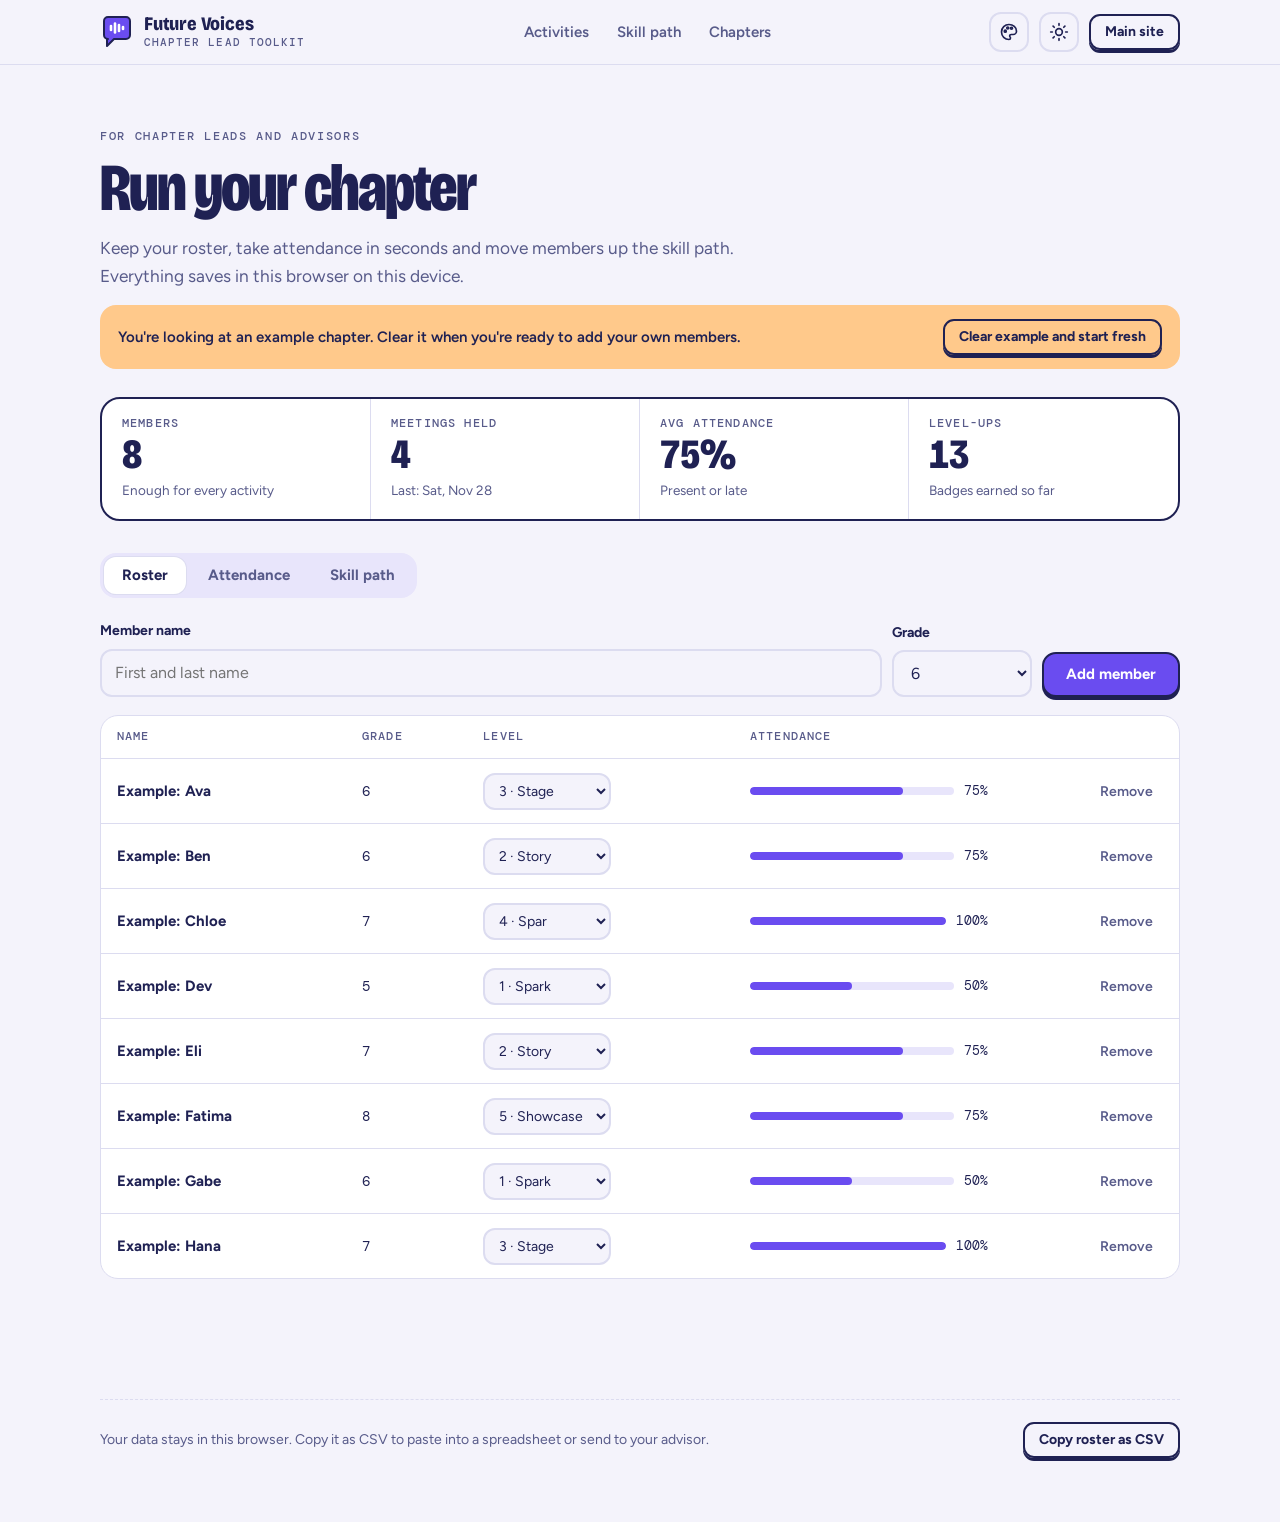
==== commit 3d8e72c1: "Accessibility and polish pass Reviewed with the 21st review CLI (no findings) and axe-core (no viola" ====
--- a/toolkit.html
+++ b/toolkit.html
@@ -5,6 +5,12 @@
 <meta name="viewport" content="width=device-width, initial-scale=1, viewport-fit=cover">
 <title>Chapter Lead Toolkit</title>
 <meta name="description" content="Future Voices chapter lead toolkit: keep your roster, take attendance and track each member's level on the skill path.">
+<link rel="icon" href="data:image/svg+xml,%3Csvg xmlns='http://www.w3.org/2000/svg' viewBox='0 0 34 34'%3E%3Cpath d='M4 6a4 4 0 0 1 4-4h18a4 4 0 0 1 4 4v14a4 4 0 0 1-4 4H14l-7 7v-7H8a4 4 0 0 1-4-4z' fill='%236a4cf0' stroke='%231f2153' stroke-width='2' stroke-linejoin='round'/%3E%3Cg stroke='%23fff' stroke-width='2.6' stroke-linecap='round'%3E%3Cpath d='M11 11v4M15 8.5v9M19 10v6M23 12v2'/%3E%3C/g%3E%3C/svg%3E">
+<meta name="theme-color" content="#f4f3fb" media="(prefers-color-scheme: light)">
+<meta name="theme-color" content="#121330" media="(prefers-color-scheme: dark)">
+<meta property="og:type" content="website">
+<meta property="og:title" content="Future Voices Chapter Lead Toolkit">
+<meta property="og:description" content="Keep your Future Voices chapter's roster, attendance and skill-path progress in one place.">
 <link rel="preconnect" href="https://fonts.googleapis.com">
 <link rel="preconnect" href="https://fonts.gstatic.com" crossorigin>
 <link rel="stylesheet" href="https://fonts.googleapis.com/css2?family=Bricolage+Grotesque:opsz,wdth,wght@12..96,75..100,400..800&family=Figtree:ital,wght@0,400;0,600;0,700;1,400&family=DM+Mono:wght@400;500&display=swap">
@@ -49,7 +55,7 @@
   .bar { display: flex; align-items: center; gap: 10px; min-width: 130px; }
   .bar i { flex: 1; height: 8px; border-radius: 99px; background: var(--soft); overflow: hidden; display: block; }
   .bar i b { display: block; height: 100%; background: var(--voice); border-radius: 99px; }
-  .linkish { background: none; border: 0; padding: 6px 8px; border-radius: 8px; font: 600 14px var(--body); color: var(--muted); cursor: pointer; }
+  .linkish { min-height: 40px; background: none; border: 0; padding: 6px 10px; border-radius: 8px; font: 600 14px var(--body); color: var(--muted); cursor: pointer; }
   .linkish:hover { color: var(--ink); background: var(--soft); }
   .linkish.danger { color: var(--voice); }
   .empty-row { text-align: center; color: var(--muted); padding: 32px 16px; }
@@ -98,6 +104,7 @@
 </style>
 </head>
 <body>
+<a class="skip" href="#main-content">Skip to content</a>
 
 <nav class="nav" aria-label="Main">
   <div class="wrap">
@@ -123,7 +130,7 @@
   </div>
 </nav>
 
-<main class="wrap">
+<main class="wrap" id="main-content">
   <header class="tk-head">
     <p class="eyebrow">For chapter leads and advisors</p>
     <h1>Run your chapter</h1>
--- a/css/style.css
+++ b/css/style.css
@@ -1,18 +1,18 @@
-  /* Layout: a bright "rehearsal room" — mint paper, deep green ink, tangerine for the voice,
-     sun-yellow for game cards. One loud moment (the hero debate card); everything else quiet. */
+  /* Layout: "Dusk" — soft lavender paper, deep indigo ink, violet for the voice,
+     warm apricot for game cards. One loud moment (the hero debate card); everything else quiet. */
   :root {
-    --bg: #eaf3ef;
+    --bg: #f4f3fb;
     --surface: #ffffff;
-    --ink: #0f2e29;
-    --muted: #4c6a64;
-    --line: #c9dcd6;
-    --voice: #ff5e2e;
+    --ink: #1f2153;
+    --muted: #585b8a;
+    --line: #dcdcf0;
+    --voice: #6a4cf0;
     --on-voice: #ffffff;
-    --sun: #ffd447;
-    --on-sun: #0f2e29;
-    --deep: #0f2e29;
-    --on-deep: #eaf3ef;
-    --soft: #d7ebe4;
+    --sun: #ffc98b;
+    --on-sun: #1f2153;
+    --deep: #1f2153;
+    --on-deep: #f4f3fb;
+    --soft: #e8e5fb;
     --display: "Bricolage Grotesque", "Avenir Next", "Segoe UI", system-ui, sans-serif;
     --body: "Figtree", "Segoe UI", system-ui, sans-serif;
     --mono: "DM Mono", ui-monospace, "SFMono-Regular", Menlo, monospace;
@@ -22,37 +22,38 @@
   @media (prefers-color-scheme: dark) {
     :root:not([data-theme="light"]) {
       color-scheme: dark;
-      --bg: #0b1f1b;
-      --surface: #132b26;
-      --ink: #e6f2ee;
-      --muted: #9dbab3;
-      --line: #24423b;
-      --voice: #ff7a52;
-      --on-voice: #1a0c06;
-      --sun: #ffd447;
-      --on-sun: #0f2e29;
-      --deep: #183731;
-      --on-deep: #e6f2ee;
-      --soft: #17332d;
+      --bg: #121330;
+      --surface: #1b1c42;
+      --ink: #eeedff;
+      --muted: #acabd6;
+      --line: #2e2f62;
+      --voice: #a593ff;
+      --on-voice: #151036;
+      --sun: #ffc98b;
+      --on-sun: #1f2153;
+      --deep: #1f2150;
+      --on-deep: #eeedff;
+      --soft: #24255a;
     }
   }
   :root[data-theme="dark"] {
     color-scheme: dark;
-    --bg: #0b1f1b;
-    --surface: #132b26;
-    --ink: #e6f2ee;
-    --muted: #9dbab3;
-    --line: #24423b;
-    --voice: #ff7a52;
-    --on-voice: #1a0c06;
-    --sun: #ffd447;
-    --on-sun: #0f2e29;
-    --deep: #183731;
-    --on-deep: #e6f2ee;
-    --soft: #17332d;
+    --bg: #121330;
+    --surface: #1b1c42;
+    --ink: #eeedff;
+    --muted: #acabd6;
+    --line: #2e2f62;
+    --voice: #a593ff;
+    --on-voice: #151036;
+    --sun: #ffc98b;
+    --on-sun: #1f2153;
+    --deep: #1f2150;
+    --on-deep: #eeedff;
+    --soft: #24255a;
   }
 
   * { box-sizing: border-box; }
+  [hidden] { display: none !important; }
   html { scroll-behavior: smooth; }
   @media (prefers-reduced-motion: reduce) { html { scroll-behavior: auto; } }
   body {
@@ -429,3 +430,143 @@
   .sound svg { width: 16px; height: 16px; fill: none; stroke: currentColor; stroke-width: 2; stroke-linecap: round; }
   .sound[aria-pressed="false"] .on, .sound[aria-pressed="true"] .off { display: none; }
   .sr { position: absolute; width: 1px; height: 1px; overflow: hidden; clip: rect(0 0 0 0); white-space: nowrap; }
+
+  /* ---------- Founder ---------- */
+  .founder { display: grid; grid-template-columns: minmax(0, .8fr) minmax(0, 1.2fr); gap: clamp(32px, 6vw, 80px); align-items: center; }
+  @media (max-width: 860px) { .founder { grid-template-columns: 1fr; } }
+  .founder-card {
+    position: relative; background: var(--deep); color: var(--on-deep);
+    border: 2px solid var(--ink); border-radius: 28px; padding: clamp(28px, 4vw, 40px);
+    box-shadow: 8px 8px 0 var(--sun); transform: rotate(-1.2deg);
+    display: grid; justify-items: center; gap: 18px; text-align: center; max-width: 420px; width: 100%; justify-self: center;
+  }
+  .founder-photo { width: min(180px, 60%); aspect-ratio: 1; max-width: 100%; border-radius: 50%; overflow: hidden; }
+  .founder-photo svg, .founder-photo img { width: 100%; height: 100%; object-fit: cover; display: block; }
+  .founder-tag { position: absolute; top: 18px; left: 18px; font: 500 12px/1 var(--mono); letter-spacing: .12em; text-transform: uppercase; padding: 7px 10px; border-radius: 999px; background: var(--voice); color: var(--on-voice); }
+  .rank { display: grid; gap: 6px; }
+  .rank b { font: 800 clamp(3rem, 7vw, 4.6rem)/.9 var(--display); font-variation-settings: "wdth" 75; letter-spacing: -.03em; color: var(--sun); }
+  .rank span { font-size: 15px; line-height: 1.35; font-weight: 600; }
+  .founder-copy { display: grid; gap: 16px; }
+  .creds { list-style: none; display: grid; gap: 12px; margin-top: 8px; }
+  .creds li { display: grid; grid-template-columns: 40px minmax(0, 1fr); gap: 14px; align-items: center; padding: 14px 18px; border-radius: 16px; background: var(--surface); border: 1px solid var(--line); }
+  .creds svg { width: 40px; height: 40px; }
+  .creds b { display: block; font-size: 1.05rem; line-height: 1.3; }
+  .creds span { display: block; font-size: 14.5px; color: var(--muted); }
+
+  /* ---------- Color palettes (picked with the palette button; default is Dusk, in :root above) ---------- */
+  :root[data-palette="mint"] { --bg: #eaf3ef; --surface: #ffffff; --ink: #0f2e29; --muted: #4c6a64; --line: #c9dcd6; --voice: #ff5e2e; --on-voice: #ffffff; --sun: #ffd447; --on-sun: #0f2e29; --deep: #0f2e29; --on-deep: #eaf3ef; --soft: #d7ebe4; }
+  @media (prefers-color-scheme: dark) {
+    :root[data-palette="mint"]:not([data-theme="light"]) { color-scheme: dark; --bg: #0b1f1b; --surface: #132b26; --ink: #e6f2ee; --muted: #9dbab3; --line: #24423b; --voice: #ff7a52; --on-voice: #1a0c06; --sun: #ffd447; --on-sun: #0f2e29; --deep: #183731; --on-deep: #e6f2ee; --soft: #17332d; }
+  }
+  :root[data-palette="mint"][data-theme="dark"] { color-scheme: dark; --bg: #0b1f1b; --surface: #132b26; --ink: #e6f2ee; --muted: #9dbab3; --line: #24423b; --voice: #ff7a52; --on-voice: #1a0c06; --sun: #ffd447; --on-sun: #0f2e29; --deep: #183731; --on-deep: #e6f2ee; --soft: #17332d; }
+  :root[data-palette="ocean"] { --bg: #eaf1fb; --surface: #ffffff; --ink: #0d2140; --muted: #4a5f80; --line: #c9d6ea; --voice: #2563eb; --on-voice: #ffffff; --sun: #ffcf3f; --on-sun: #0d2140; --deep: #0d2140; --on-deep: #eaf1fb; --soft: #d9e5f7; }
+  @media (prefers-color-scheme: dark) {
+    :root[data-palette="ocean"]:not([data-theme="light"]) { color-scheme: dark; --bg: #0a1428; --surface: #111f3a; --ink: #e6eefc; --muted: #9fb2d3; --line: #22345a; --voice: #6b9bff; --on-voice: #07112a; --sun: #ffcf3f; --on-sun: #0d2140; --deep: #14284d; --on-deep: #e6eefc; --soft: #16274a; }
+  }
+  :root[data-palette="ocean"][data-theme="dark"] { color-scheme: dark; --bg: #0a1428; --surface: #111f3a; --ink: #e6eefc; --muted: #9fb2d3; --line: #22345a; --voice: #6b9bff; --on-voice: #07112a; --sun: #ffcf3f; --on-sun: #0d2140; --deep: #14284d; --on-deep: #e6eefc; --soft: #16274a; }
+  :root[data-palette="grape"] { --bg: #f2eef9; --surface: #ffffff; --ink: #24123f; --muted: #5f5078; --line: #dcd2ec; --voice: #d93a72; --on-voice: #ffffff; --sun: #ffc94a; --on-sun: #24123f; --deep: #2b1650; --on-deep: #f2eef9; --soft: #e6ddf4; }
+  @media (prefers-color-scheme: dark) {
+    :root[data-palette="grape"]:not([data-theme="light"]) { color-scheme: dark; --bg: #150b26; --surface: #1f1236; --ink: #f1eafc; --muted: #b3a5cc; --line: #34224f; --voice: #ff6f9c; --on-voice: #24061a; --sun: #ffc94a; --on-sun: #24123f; --deep: #2a1748; --on-deep: #f1eafc; --soft: #2a1a45; }
+  }
+  :root[data-palette="grape"][data-theme="dark"] { color-scheme: dark; --bg: #150b26; --surface: #1f1236; --ink: #f1eafc; --muted: #b3a5cc; --line: #34224f; --voice: #ff6f9c; --on-voice: #24061a; --sun: #ffc94a; --on-sun: #24123f; --deep: #2a1748; --on-deep: #f1eafc; --soft: #2a1a45; }
+  :root[data-palette="classic"] { --bg: #f1f2f6; --surface: #ffffff; --ink: #141b33; --muted: #535a75; --line: #d3d6e2; --voice: #c8102e; --on-voice: #ffffff; --sun: #f2b705; --on-sun: #141b33; --deep: #141b33; --on-deep: #f1f2f6; --soft: #e1e4ee; }
+  @media (prefers-color-scheme: dark) {
+    :root[data-palette="classic"]:not([data-theme="light"]) { color-scheme: dark; --bg: #0d1120; --surface: #161c33; --ink: #eceef6; --muted: #a3a9c2; --line: #272f4d; --voice: #ff5a6e; --on-voice: #1e0409; --sun: #f2b705; --on-sun: #141b33; --deep: #1c2440; --on-deep: #eceef6; --soft: #1b2340; }
+  }
+  :root[data-palette="classic"][data-theme="dark"] { color-scheme: dark; --bg: #0d1120; --surface: #161c33; --ink: #eceef6; --muted: #a3a9c2; --line: #272f4d; --voice: #ff5a6e; --on-voice: #1e0409; --sun: #f2b705; --on-sun: #141b33; --deep: #1c2440; --on-deep: #eceef6; --soft: #1b2340; }
+
+  .palette-wrap { position: relative; }
+  .palette-menu {
+    position: absolute; right: 0; top: calc(100% + 10px); z-index: 30;
+    background: var(--surface); border: 2px solid var(--ink); border-radius: 18px; padding: 14px;
+    display: grid; gap: 10px; width: 230px; box-shadow: 6px 6px 0 var(--voice);
+  }
+  .palette-menu p { font: 500 11.5px/1.2 var(--mono); letter-spacing: .1em; text-transform: uppercase; color: var(--muted); }
+  .palette-menu button {
+    display: flex; align-items: center; gap: 12px; width: 100%; padding: 8px 10px; border-radius: 12px;
+    border: 2px solid transparent; background: transparent; color: var(--ink); font: 600 15px var(--body); cursor: pointer; text-align: left;
+  }
+  .palette-menu button:hover { background: var(--soft); }
+  .palette-menu button[aria-checked="true"] { border-color: var(--ink); }
+  .swatch { display: flex; flex: none; border-radius: 999px; overflow: hidden; border: 1.5px solid var(--ink); }
+  .swatch i { width: 14px; height: 22px; display: block; }
+  .btn { white-space: nowrap; }
+  @media (max-width: 440px) {
+    .mark small { display: none; }
+    .nav .btn.small { padding: 9px 11px; font-size: 13.5px; }
+    .nav-end { gap: 6px; }
+  }
+
+  /* ---------- Polish pass ---------- */
+  [id] { scroll-margin-top: 84px; }
+  .skip {
+    position: absolute; left: 16px; top: -60px; z-index: 100;
+    padding: 12px 18px; border-radius: 12px; background: var(--ink); color: var(--bg);
+    font-weight: 700; text-decoration: none; transition: top .15s ease;
+  }
+  .skip:focus { top: calc(12px + env(safe-area-inset-top, 0px)); }
+
+  /* Active section in the nav */
+  .nav ul a { position: relative; padding-block: 8px; transition: color .15s ease; }
+  .nav ul a::after {
+    content: ""; position: absolute; left: 0; right: 0; bottom: 0; height: 2px; border-radius: 2px;
+    background: var(--voice); transform: scaleX(0); transition: transform .25s cubic-bezier(.2, .8, .2, 1);
+  }
+  .nav ul a[aria-current="true"] { color: var(--ink); }
+  .nav ul a[aria-current="true"]::after, .nav ul a:hover::after { transform: scaleX(1); }
+
+  /* Mobile menu */
+  .menu-btn { display: none; }
+  .mobile-menu {
+    position: absolute; left: 0; right: 0; top: 100%;
+    background: var(--bg); border-bottom: 1px solid var(--line);
+    box-shadow: 0 18px 30px color-mix(in srgb, var(--ink) 12%, transparent);
+    padding: 8px var(--gutter) 18px;
+  }
+  .mobile-menu ul { display: grid !important; gap: 2px; list-style: none; }
+  .mobile-menu a {
+    display: flex; justify-content: space-between; align-items: center; min-height: 48px;
+    padding: 0 6px; border-bottom: 1px solid var(--line); text-decoration: none;
+    font: 700 1.15rem/1 var(--display); font-variation-settings: "wdth" 88; color: var(--ink) !important;
+  }
+  .nav .mobile-menu a::after { content: "→"; position: static; height: auto; background: none; transform: none; color: var(--voice); font-family: var(--body); }
+  .mobile-menu li:last-child a { border-bottom: 0; }
+  @media (max-width: 860px) { .menu-btn { display: grid; } }
+  @media (min-width: 861px) { .mobile-menu { display: none !important; } }
+  .menu-btn .x { display: none; }
+  .menu-btn[aria-expanded="true"] .x { display: block; }
+  .menu-btn[aria-expanded="true"] .bars { display: none; }
+
+  /* Founder chip in the hero */
+  .founder-chip {
+    display: inline-flex; align-items: center; gap: 12px; margin-top: 22px;
+    padding: 8px 16px 8px 8px; border-radius: 999px; text-decoration: none;
+    background: var(--surface); border: 1px solid var(--line);
+    transition: border-color .2s ease, transform .2s ease, box-shadow .2s ease;
+  }
+  .founder-chip:hover { border-color: var(--voice); transform: translateY(-2px); box-shadow: 0 8px 20px color-mix(in srgb, var(--voice) 18%, transparent); }
+  .chip-avatar { width: 40px; height: 40px; border-radius: 50%; background: var(--sun); display: grid; place-items: center; flex: none; }
+  .chip-avatar svg { width: 22px; height: 22px; fill: none; stroke: var(--on-sun); stroke-width: 2.2; stroke-linecap: round; }
+  .chip-avatar rect { fill: var(--on-sun); stroke: none; }
+  .founder-chip b { display: block; font-size: 15px; line-height: 1.2; }
+  .founder-chip small { display: block; font-size: 13px; color: var(--muted); line-height: 1.3; }
+  .chip-arrow { color: var(--voice); font-weight: 700; transition: transform .2s ease; }
+  .founder-chip:hover .chip-arrow { transform: translateX(3px); }
+
+  /* Inline form errors */
+  .field-error { color: var(--voice); font-size: 13.5px; font-weight: 600; }
+  input[aria-invalid="true"] { border-color: var(--voice); background: color-mix(in srgb, var(--voice) 6%, var(--bg)); }
+
+  /* Card hover lift for the role and credential cards */
+  .role, .creds li { transition: transform .2s ease, border-color .2s ease; }
+  .role:hover, .creds li:hover { transform: translateY(-2px); border-color: var(--voice); }
+
+  /* Gentle reveal for content below the fold (skipped under reduced motion) */
+  .rv { opacity: 0; transform: translateY(12px); }
+  .rv-in { opacity: 1; transform: none; transition: opacity .45s ease, transform .45s cubic-bezier(.2, .8, .2, 1); }
+
+  @media (prefers-reduced-motion: reduce) {
+    dialog.sheet[open] { animation: none; }
+    .rv { opacity: 1; transform: none; }
+    .nav ul a::after, .founder-chip, .chip-arrow, .role, .creds li { transition: none; }
+  }
